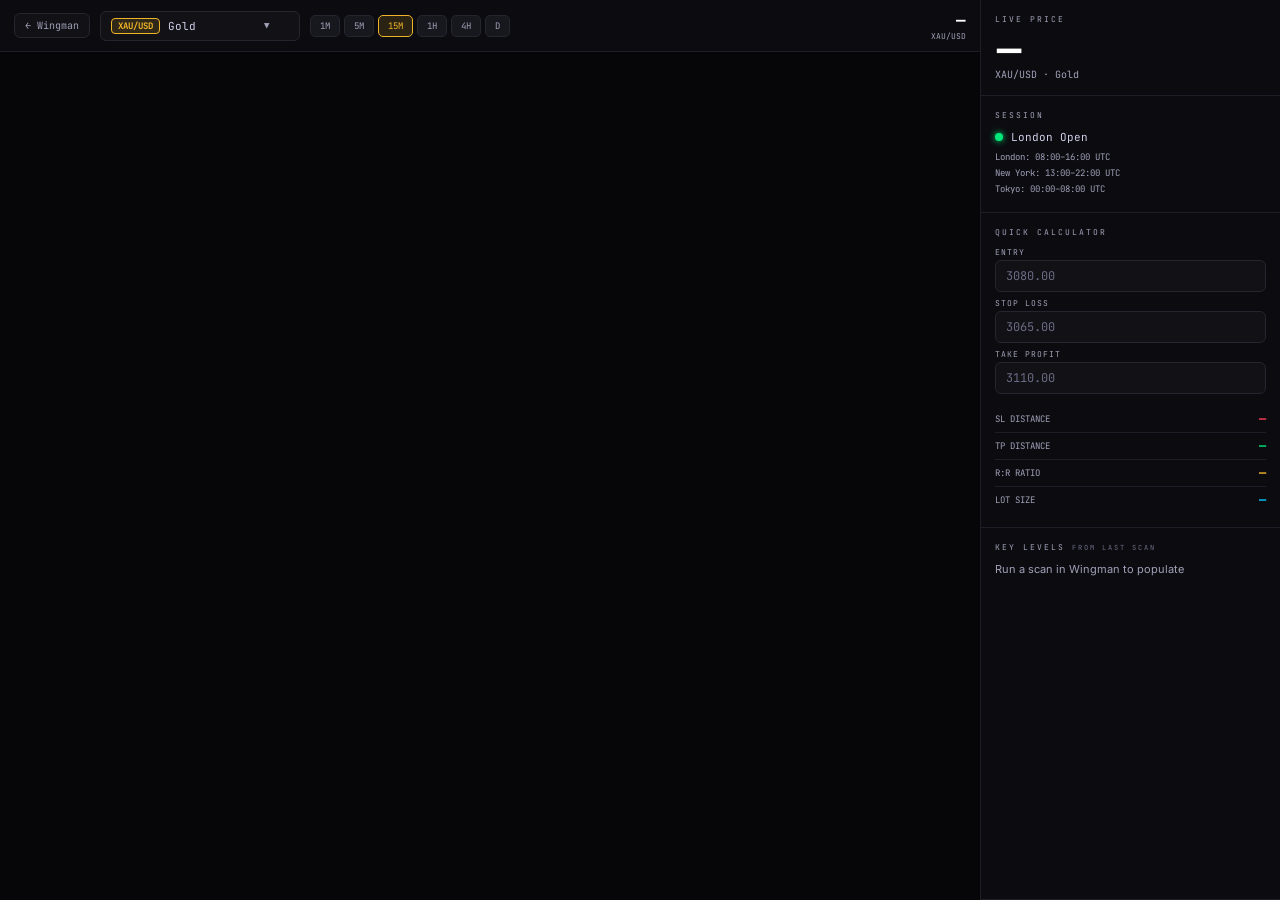
==== chart.html @ 726d7cf6 "Add files via upload" ====
<!DOCTYPE html>
<html lang="en">
<head>
<meta charset="UTF-8">
<meta name="viewport" content="width=device-width, initial-scale=1.0">
<meta name="apple-mobile-web-app-capable" content="yes">
<meta name="apple-mobile-web-app-status-bar-style" content="black-translucent">
<title>Wingman · Live Chart</title>
<link rel="preconnect" href="https://fonts.googleapis.com" crossorigin>
<link rel="preconnect" href="https://fonts.gstatic.com" crossorigin>
<link href="https://fonts.googleapis.com/css2?family=Syne:wght@400;700;800&family=JetBrains+Mono:wght@400;500;700&family=Inter:wght@400;500;600&display=swap" rel="stylesheet">
<style>
html,body { margin:0; padding:0; background:#060608; color:#FFFFFF; height:100%; overflow:hidden;
  font-family:'Inter','Instrument Sans',-apple-system,BlinkMacSystemFont,sans-serif;
  font-size:13px; -webkit-font-smoothing:antialiased; }
*,*::before,*::after { box-sizing:border-box; margin:0; padding:0; }
:root {
  --gold:#F0B429; --gold-dim:#F0B42922; --green:#00E87A; --green-dim:#00E87A18;
  --red:#FF3D5A; --blue:#00C8FF; --purple:#A855F7;
  --bg:#060608; --bg1:#0C0C10; --bg2:#111116; --bg3:#17171E;
  --border:#1E1E28; --border2:#252530; --border3:#2E2E3C;
  --text:#FFFFFF; --text2:#CFCFE8; --text3:#A0A0B8; --text4:#6B6B85;
  --font-display:'Syne',sans-serif;
  --font-mono:'JetBrains Mono',monospace;
}

/* ── LAYOUT ── */
#shell { display:grid; grid-template-columns:1fr 300px; height:100vh; overflow:hidden; }
#chart-area { display:flex; flex-direction:column; min-width:0; }
#side-panel { background:var(--bg1); border-left:1px solid var(--border); overflow-y:auto; display:flex; flex-direction:column; }

/* ── TOP BAR ── */
#topbar {
  display:flex; align-items:center; gap:10px; padding:10px 14px;
  background:var(--bg1); border-bottom:1px solid var(--border); flex-shrink:0; flex-wrap:wrap;
}
.back-btn {
  background:var(--bg2); border:1px solid var(--border2); border-radius:6px;
  padding:5px 10px; color:var(--text3); font-family:var(--font-mono); font-size:10px;
  cursor:pointer; text-decoration:none; transition:all 0.15s; flex-shrink:0;
}
.back-btn:hover { border-color:var(--gold); color:var(--gold); }

/* ── INSTRUMENT DROPDOWN ── */
.inst-wrap { position:relative; }
.inst-trigger {
  background:var(--bg2); border:1px solid var(--border2); border-radius:6px;
  padding:6px 30px 6px 10px; color:var(--text); font-family:var(--font-mono); font-size:11px;
  cursor:pointer; display:flex; align-items:center; gap:8px; transition:border-color 0.2s; min-width:200px;
}
.inst-trigger:hover { border-color:var(--gold); }
.inst-badge { background:var(--gold-dim); border:1px solid var(--gold); border-radius:4px; padding:1px 6px; font-size:9px; color:var(--gold); font-weight:700; }
.inst-panel {
  display:none; position:absolute; top:calc(100% + 4px); left:0; width:320px;
  background:#0E0E14; border:1px solid var(--border2); border-radius:10px;
  z-index:300; max-height:420px; overflow-y:auto; box-shadow:0 8px 32px rgba(0,0,0,0.7);
}
.inst-panel.open { display:block; }
.inst-search-wrap { position:sticky; top:0; background:#0E0E14; padding:8px; border-bottom:1px solid var(--border); }
.inst-search-wrap input {
  width:100%; background:#060608; border:1px solid var(--border2); border-radius:6px;
  padding:6px 10px; color:var(--text); font-family:var(--font-mono); font-size:11px; outline:none;
}
.inst-search-wrap input:focus { border-color:var(--gold); }
.inst-group { font-family:var(--font-mono); font-size:8px; color:var(--text4); letter-spacing:2px; padding:8px 12px 3px; }
.inst-row {
  display:flex; align-items:center; gap:10px; padding:7px 12px;
  cursor:pointer; border-bottom:1px solid var(--border); transition:background 0.1s;
}
.inst-row:hover { background:var(--bg2); }
.inst-row.active { background:var(--gold-dim); }
.inst-sym { font-family:var(--font-mono); font-size:11px; font-weight:700; color:var(--text); min-width:72px; }
.inst-name { font-size:11px; color:var(--text3); flex:1; }

/* ── TF BUTTONS ── */
.tf-row { display:flex; gap:4px; }
.tf-btn {
  font-family:var(--font-mono); font-size:9px; padding:4px 9px;
  border-radius:5px; cursor:pointer; border:1px solid var(--border2);
  background:var(--bg3); color:var(--text3); transition:all 0.15s;
}
.tf-btn:hover { border-color:var(--border3); color:var(--text2); }
.tf-btn.active { border-color:var(--gold); background:var(--gold-dim); color:var(--gold); }

/* ── CHART IFRAME ── */
#chart-frame { flex:1; border:none; display:block; background:#060608; }

/* ── SIDE PANEL SECTIONS ── */
.sp-section { padding:14px; border-bottom:1px solid var(--border); }
.sp-label { font-family:var(--font-mono); font-size:8px; color:var(--text3); letter-spacing:2px; text-transform:uppercase; margin-bottom:10px; }
.price-big { font-family:var(--font-display); font-size:30px; font-weight:800; color:var(--text); line-height:1; }
.price-sub { font-family:var(--font-mono); font-size:10px; color:var(--text3); margin-top:4px; }
.session-row { display:flex; align-items:center; gap:8px; margin-bottom:5px; }
.sess-dot { width:8px; height:8px; border-radius:50%; flex-shrink:0; }
.sess-open  { background:var(--green); box-shadow:0 0 6px var(--green); animation:pulse 2s infinite; }
.sess-closed{ background:var(--text3); }
@keyframes pulse { 0%,100%{opacity:1} 50%{opacity:0.4} }

/* ── QUICK CALC ── */
.calc-input {
  width:100%; background:var(--bg2); border:1px solid var(--border2); border-radius:6px;
  padding:7px 10px; color:var(--text); font-family:var(--font-mono); font-size:12px;
  outline:none; margin-bottom:6px; transition:border-color 0.2s;
}
.calc-input:focus { border-color:var(--gold); }
.calc-input::placeholder { color:var(--text4); }
.calc-label { font-family:var(--font-mono); font-size:8px; color:var(--text3); letter-spacing:1px; display:block; margin-bottom:3px; }
.calc-result-row { display:flex; justify-content:space-between; align-items:center; padding:5px 0; border-bottom:1px solid var(--border); }
.calc-result-label { font-family:var(--font-mono); font-size:9px; color:var(--text3); }
.calc-result-val   { font-family:var(--font-mono); font-size:12px; font-weight:700; }

/* ── KEY LEVELS ── */
.level-row { display:flex; justify-content:space-between; padding:4px 0; border-bottom:1px solid var(--border); font-family:var(--font-mono); font-size:11px; }

/* ── SCROLLBAR ── */
::-webkit-scrollbar { width:3px; } ::-webkit-scrollbar-track { background:var(--bg1); } ::-webkit-scrollbar-thumb { background:var(--border3); border-radius:2px; }

/* ── MOBILE ── */
@media(max-width:900px) {
  #shell { grid-template-columns:1fr; grid-template-rows:1fr auto; }
  #side-panel { display:none; }
  #chart-area { height:100vh; }
}
</style>
</head>
<body>

<div id="shell">
  <!-- CHART AREA -->
  <div id="chart-area">
    <div id="topbar">
      <a href="index.html" class="back-btn">← Wingman</a>

      <!-- Instrument selector -->
      <div class="inst-wrap">
        <div class="inst-trigger" onclick="toggleDrop()" id="inst-trigger">
          <span class="inst-badge" id="inst-badge">XAU/USD</span>
          <span id="inst-name" style="color:var(--text2);">Gold</span>
          <span style="margin-left:auto;color:var(--text3);font-size:9px;">▼</span>
        </div>
        <div class="inst-panel" id="inst-panel">
          <div class="inst-search-wrap">
            <input type="text" placeholder="Search instrument..." id="inst-search" oninput="filterInst(this.value)" onclick="event.stopPropagation()">
          </div>
          <div id="inst-list"></div>
        </div>
      </div>

      <!-- TF buttons -->
      <div class="tf-row">
        <button class="tf-btn" onclick="setTF(this,'1')">1M</button>
        <button class="tf-btn" onclick="setTF(this,'5')">5M</button>
        <button class="tf-btn active" onclick="setTF(this,'15')">15M</button>
        <button class="tf-btn" onclick="setTF(this,'60')">1H</button>
        <button class="tf-btn" onclick="setTF(this,'240')">4H</button>
        <button class="tf-btn" onclick="setTF(this,'D')">D</button>
      </div>

      <!-- Live price in topbar -->
      <div style="margin-left:auto;text-align:right;flex-shrink:0;">
        <div id="tb-price" style="font-family:var(--font-mono);font-size:16px;font-weight:700;color:var(--text);">—</div>
        <div id="tb-pair"  style="font-family:var(--font-mono);font-size:8px;color:var(--text3);">XAU/USD</div>
      </div>
    </div>

    <iframe id="chart-frame" src="" allowtransparency="true" frameborder="0"></iframe>
  </div>

  <!-- SIDE PANEL -->
  <div id="side-panel">
    <!-- Live Price -->
    <div class="sp-section">
      <div class="sp-label">Live Price</div>
      <div id="sp-price" class="price-big">—</div>
      <div id="sp-meta"  class="price-sub">XAU/USD · Gold</div>
    </div>

    <!-- Session -->
    <div class="sp-section">
      <div class="sp-label">Session</div>
      <div class="session-row">
        <div class="sess-dot" id="sess-dot"></div>
        <div id="sess-label" style="font-family:var(--font-mono);font-size:11px;color:var(--text2);">—</div>
      </div>
      <div style="font-family:var(--font-mono);font-size:9px;color:var(--text3);line-height:1.8;margin-top:4px;">
        London: 08:00–16:00 UTC<br>New York: 13:00–22:00 UTC<br>Tokyo: 00:00–08:00 UTC
      </div>
    </div>

    <!-- Quick Calculator -->
    <div class="sp-section">
      <div class="sp-label">Quick Calculator</div>
      <label class="calc-label">ENTRY</label>
      <input class="calc-input" id="c-entry" type="number" placeholder="3080.00" oninput="calcRR()" step="0.01">
      <label class="calc-label">STOP LOSS</label>
      <input class="calc-input" id="c-sl" type="number" placeholder="3065.00" oninput="calcRR()" step="0.01">
      <label class="calc-label">TAKE PROFIT</label>
      <input class="calc-input" id="c-tp" type="number" placeholder="3110.00" oninput="calcRR()" step="0.01">
      <div style="margin-top:6px;">
        <div class="calc-result-row"><span class="calc-result-label">SL DISTANCE</span><span class="calc-result-val" id="c-sl-d" style="color:var(--red);">—</span></div>
        <div class="calc-result-row"><span class="calc-result-label">TP DISTANCE</span><span class="calc-result-val" id="c-tp-d" style="color:var(--green);">—</span></div>
        <div class="calc-result-row"><span class="calc-result-label">R:R RATIO</span><span class="calc-result-val" id="c-rr"  style="color:var(--gold);">—</span></div>
        <div class="calc-result-row" style="border:none;"><span class="calc-result-label">LOT SIZE</span><span class="calc-result-val" id="c-lot" style="color:var(--blue);">—</span></div>
      </div>
    </div>

    <!-- Key Levels -->
    <div class="sp-section" style="flex:1;">
      <div class="sp-label">Key Levels <span style="font-size:7px;color:var(--text4);">from last scan</span></div>
      <div id="sp-levels">
        <div style="font-size:11px;color:var(--text3);">Run a scan in Wingman to populate</div>
      </div>
    </div>
  </div>
</div>

<script>
'use strict';

// ── INSTRUMENT LIBRARY (mirrored from main app) ──
const INSTRUMENTS = {
  'Metals':[
    {id:'XAUUSD',label:'XAU/USD',name:'Gold',tv:'OANDA:XAUUSD'},{id:'XAGUSD',label:'XAG/USD',name:'Silver',tv:'OANDA:XAGUSD'},
    {id:'XPTUSD',label:'XPT/USD',name:'Platinum',tv:'OANDA:XPTUSD'},{id:'XCUUSD',label:'XCU/USD',name:'Copper',tv:'OANDA:XCUUSD'},
  ],
  'Forex — Majors':[
    {id:'EURUSD',label:'EUR/USD',name:'Euro',tv:'OANDA:EURUSD'},{id:'GBPUSD',label:'GBP/USD',name:'Sterling',tv:'OANDA:GBPUSD'},
    {id:'USDJPY',label:'USD/JPY',name:'Yen',tv:'OANDA:USDJPY'},{id:'USDCHF',label:'USD/CHF',name:'Swissy',tv:'OANDA:USDCHF'},
    {id:'AUDUSD',label:'AUD/USD',name:'Aussie',tv:'OANDA:AUDUSD'},{id:'USDCAD',label:'USD/CAD',name:'Loonie',tv:'OANDA:USDCAD'},
    {id:'NZDUSD',label:'NZD/USD',name:'Kiwi',tv:'OANDA:NZDUSD'},
  ],
  'Forex — Minors':[
    {id:'EURGBP',label:'EUR/GBP',name:'Cable Cross',tv:'OANDA:EURGBP'},{id:'EURJPY',label:'EUR/JPY',name:'Euro-Yen',tv:'OANDA:EURJPY'},
    {id:'GBPJPY',label:'GBP/JPY',name:'Guppy',tv:'OANDA:GBPJPY'},{id:'AUDJPY',label:'AUD/JPY',name:'Aussie-Yen',tv:'OANDA:AUDJPY'},
    {id:'CADJPY',label:'CAD/JPY',name:'Loonie-Yen',tv:'OANDA:CADJPY'},{id:'EURCHF',label:'EUR/CHF',name:'Euro-Swissy',tv:'OANDA:EURCHF'},
    {id:'GBPCHF',label:'GBP/CHF',name:'Sterling-Swiss',tv:'OANDA:GBPCHF'},{id:'EURCAD',label:'EUR/CAD',name:'Euro-Loonie',tv:'OANDA:EURCAD'},
  ],
  'Crypto':[
    {id:'BTCUSD',label:'BTC/USD',name:'Bitcoin',tv:'BITSTAMP:BTCUSD'},{id:'ETHUSD',label:'ETH/USD',name:'Ethereum',tv:'BITSTAMP:ETHUSD'},
    {id:'SOLUSD',label:'SOL/USD',name:'Solana',tv:'COINBASE:SOLUSD'},{id:'XRPUSD',label:'XRP/USD',name:'Ripple',tv:'BITSTAMP:XRPUSD'},
  ],
  'Indices':[
    {id:'US30',label:'US30',name:'Dow Jones',tv:'FOREXCOM:DJI'},{id:'SPX500',label:'SPX500',name:'S&P 500',tv:'FOREXCOM:SPX500'},
    {id:'NAS100',label:'NAS100',name:'Nasdaq 100',tv:'FOREXCOM:NAS100'},{id:'UK100',label:'UK100',name:'FTSE 100',tv:'FOREXCOM:UK100'},
    {id:'GER40',label:'GER40',name:'DAX 40',tv:'FOREXCOM:GER40'},{id:'JPN225',label:'JPN225',name:'Nikkei',tv:'FOREXCOM:JPN225'},
  ],
  'Energy':[
    {id:'USOIL',label:'WTI',name:'Crude Oil WTI',tv:'NYMEX:CL1!'},{id:'UKOIL',label:'BRENT',name:'Brent Crude',tv:'NYMEX:BB1!'},
    {id:'NATGAS',label:'NATGAS',name:'Natural Gas',tv:'NYMEX:NG1!'},
  ],
  'Softs & Ags':[
    {id:'COFFEE',label:'COFFEE',name:'Coffee',tv:'ICEUS:KC1!'},{id:'COCOA',label:'COCOA',name:'Cocoa',tv:'ICEUS:CC1!'},
    {id:'SUGAR',label:'SUGAR',name:'Sugar #11',tv:'ICEUS:SB1!'},{id:'WHEAT',label:'WHEAT',name:'Wheat',tv:'CBOT:ZW1!'},
    {id:'CORN',label:'CORN',name:'Corn',tv:'CBOT:ZC1!'},
  ],
};

const TD_SYMBOLS = {};
const TV_SYMBOLS = {};
const META       = {};
Object.values(INSTRUMENTS).forEach(g => g.forEach(i => {
  TD_SYMBOLS[i.id] = i.td || (i.label.replace('/','/'));
  TV_SYMBOLS[i.id] = i.tv;
  META[i.id] = i;
}));

// ── STATE ──
let currentPair = localStorage.getItem('wm_chart_pair') || 'XAUUSD';
let currentTF   = '15';
let tdKey       = localStorage.getItem('wm_td')     || '';
let prevPrice   = null;
let priceTimer  = null;

// ── INIT ──
window.addEventListener('load', () => {
  buildInstList();
  selectPair(currentPair);
  startClock();
  if (tdKey) fetchPrice();
  loadKeyLevels();
  document.addEventListener('click', e => {
    if (!e.target.closest('.inst-wrap')) closeDropdown();
  });
  document.addEventListener('keydown', e => {
    if (e.key === 'Escape') closeDropdown();
  });
});

// ── INSTRUMENT LIST ──
function buildInstList(filter) {
  const q    = (filter || '').toLowerCase();
  const list = document.getElementById('inst-list');
  let html   = '';
  Object.entries(INSTRUMENTS).forEach(([group, items]) => {
    const filtered = items.filter(i => !q || i.label.toLowerCase().includes(q) || i.name.toLowerCase().includes(q) || i.id.toLowerCase().includes(q));
    if (!filtered.length) return;
    html += '<div class="inst-group">' + group + '</div>';
    filtered.forEach(i => {
      html += '<div class="inst-row ' + (i.id === currentPair ? 'active' : '') + '" onclick="selectPair(\'' + i.id + '\')">' +
        '<span class="inst-sym">' + i.label + '</span>' +
        '<span class="inst-name">' + i.name + '</span>' +
      '</div>';
    });
  });
  list.innerHTML = html || '<div style="padding:12px;color:var(--text3);font-size:11px;">No results</div>';
}

function filterInst(q) { buildInstList(q); }

function selectPair(id) {
  currentPair = id;
  localStorage.setItem('wm_chart_pair', id);
  const inst = META[id];
  // Update trigger
  document.getElementById('inst-badge').textContent  = inst ? inst.label : id;
  document.getElementById('inst-name').textContent   = inst ? inst.name  : '';
  document.getElementById('tb-pair').textContent     = inst ? inst.label : id;
  document.getElementById('sp-meta').textContent     = (inst ? inst.label + ' · ' + inst.name : id);
  // Load chart
  loadChart();
  // Reset price
  document.getElementById('sp-price').textContent = '—';
  document.getElementById('tb-price').textContent = '—';
  // Close dropdown + clear search
  closeDropdown();
  document.getElementById('inst-search').value = '';
  buildInstList();
  // Fetch price
  clearTimeout(priceTimer);
  if (tdKey) fetchPrice();
  // Recalc
  calcRR();
}

function toggleDrop() {
  const panel = document.getElementById('inst-panel');
  const isOpen = panel.classList.contains('open');
  panel.classList.toggle('open');
  if (!isOpen) setTimeout(() => document.getElementById('inst-search').focus(), 50);
}
function closeDropdown() {
  document.getElementById('inst-panel')?.classList.remove('open');
}

// ── CHART ──
function loadChart() {
  const sym = encodeURIComponent(TV_SYMBOLS[currentPair] || 'OANDA:XAUUSD');
  document.getElementById('chart-frame').src =
    'https://s.tradingview.com/widgetembed/?frameElementId=chart-frame' +
    '&symbol=' + sym + '&interval=' + currentTF +
    '&hidesidetoolbar=0&hidetoptoolbar=1&symboledit=1&saveimage=0' +
    '&toolbarbg=060608&studies=%5B%5D&theme=dark&style=1' +
    '&timezone=Etc%2FUTC&withdateranges=1&showpopupbutton=0&locale=en';
}

function setTF(btn, tf) {
  currentTF = tf;
  document.querySelectorAll('.tf-btn').forEach(b => b.classList.remove('active'));
  btn.classList.add('active');
  loadChart();
}

// ── LIVE PRICE ──
async function fetchPrice() {
  if (!tdKey) return;
  const td_sym = TD_SYMBOLS[currentPair] || currentPair;
  try {
    const res  = await fetch('https://api.twelvedata.com/price?symbol=' + encodeURIComponent(td_sym) + '&apikey=' + tdKey);
    const data = await res.json();
    const p    = parseFloat(data.price);
    if (isNaN(p)) throw new Error('bad price');
    const dp   = ['BTCUSD','ETHUSD','US30','SPX500','NAS100','XAUUSD','XAGUSD'].includes(currentPair) ? 2 : 5;
    const formatted = p.toFixed(dp);
    const up   = prevPrice !== null && p > prevPrice;
    const dn   = prevPrice !== null && p < prevPrice;
    const col  = up ? 'var(--green)' : dn ? 'var(--red)' : 'var(--text)';
    document.getElementById('sp-price').textContent = formatted;
    document.getElementById('sp-price').style.color = col;
    document.getElementById('tb-price').textContent = formatted;
    document.getElementById('tb-price').style.color = col;
    prevPrice = p;
  } catch(e) { console.warn('price:', e.message); }
  priceTimer = setTimeout(fetchPrice, 5000);
}

// ── CLOCK & SESSION ──
function startClock() {
  function tick() {
    const now  = new Date();
    const utcH = now.getUTCHours();
    let session = 'Market Closed', isOpen = false;
    if (utcH >= 22 || utcH < 8)  { session = 'Sydney Open';   isOpen = true; }
    if (utcH >= 7  && utcH < 16) { session = 'London Open';   isOpen = true; }
    if (utcH >= 13 && utcH < 22) { session = 'New York Open'; isOpen = true; }
    if (utcH >= 8  && utcH < 10) session = '🔥 London + Tokyo';
    if (utcH >= 13 && utcH < 17) session = '🔥 London + NY Overlap';
    const dot = document.getElementById('sess-dot');
    const lbl = document.getElementById('sess-label');
    if (dot) { dot.className = 'sess-dot ' + (isOpen ? 'sess-open' : 'sess-closed'); }
    if (lbl) lbl.textContent = session;
  }
  tick();
  setInterval(tick, 10000);
}

// ── QUICK CALC ──
function calcRR() {
  const entry = parseFloat(document.getElementById('c-entry').value);
  const sl    = parseFloat(document.getElementById('c-sl').value);
  const tp    = parseFloat(document.getElementById('c-tp').value);
  const set   = (id, val) => { document.getElementById(id).textContent = val; };
  if (!entry || !sl) { set('c-sl-d','—'); set('c-tp-d','—'); set('c-rr','—'); set('c-lot','—'); return; }
  const slD = Math.abs(entry - sl);
  const tpD = tp ? Math.abs(tp - entry) : null;
  set('c-sl-d', slD.toFixed(2) + ' pts');
  set('c-tp-d', tpD ? tpD.toFixed(2) + ' pts' : '—');
  set('c-rr',   tpD ? '1:' + (tpD/slD).toFixed(2) : '—');
  // Lot size from stored balance
  const bal  = parseFloat(localStorage.getItem('wm_balance') || '0');
  const risk = parseFloat(localStorage.getItem('wm_risk')    || '1');
  if (bal && slD) {
    const lot = Math.max(0.01, Math.floor((bal*risk/100/slD)*100)/100);
    set('c-lot', lot.toFixed(2));
  } else {
    set('c-lot', '—');
  }
}

// ── KEY LEVELS from last scan (stored in localStorage by main app) ──
function loadKeyLevels() {
  const raw = localStorage.getItem('wm_last_levels_' + currentPair);
  const el  = document.getElementById('sp-levels');
  if (!el) return;
  if (!raw) { el.innerHTML = '<div style="font-size:11px;color:var(--text3);">Run a scan in Wingman to populate</div>'; return; }
  try {
    const levels = JSON.parse(raw);
    const sup = (levels.support    || []).slice(0,4);
    const res = (levels.resistance || []).slice(0,4);
    el.innerHTML =
      '<div style="font-family:var(--font-mono);font-size:8px;color:var(--green);letter-spacing:1px;margin-bottom:4px;">SUPPORT</div>' +
      sup.map(l => '<div class="level-row"><span style="color:var(--text2);">'+l+'</span></div>').join('') +
      '<div style="font-family:var(--font-mono);font-size:8px;color:var(--red);letter-spacing:1px;margin:8px 0 4px;">RESISTANCE</div>' +
      res.map(l => '<div class="level-row"><span style="color:var(--text2);">'+l+'</span></div>').join('');
  } catch(e) { el.innerHTML = '<div style="font-size:11px;color:var(--text3);">No level data</div>'; }
}
</script>
</body>
</html>
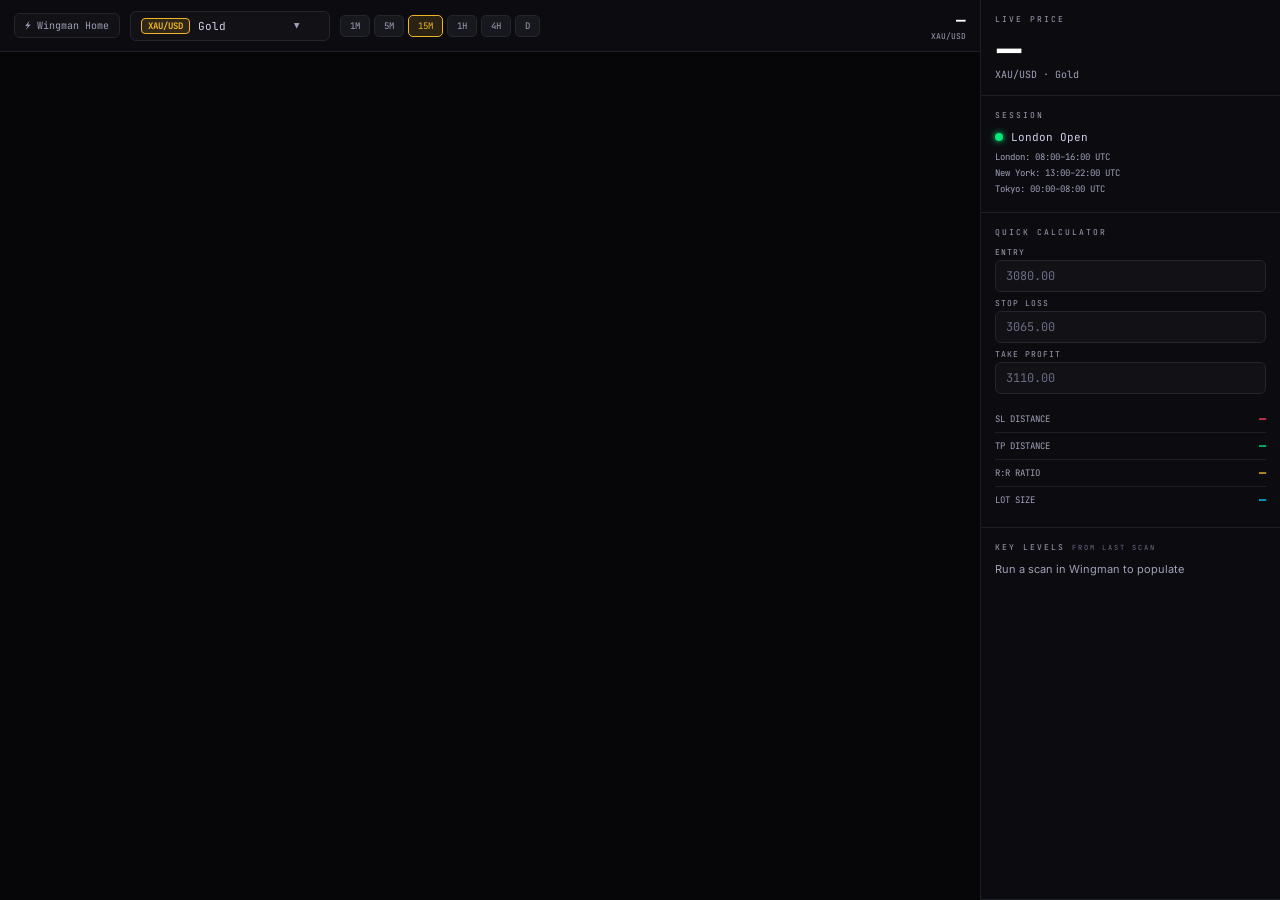
==== commit 05856b06: "Add files via upload" ====
--- a/chart.html
+++ b/chart.html
@@ -5,7 +5,7 @@
 <meta name="viewport" content="width=device-width, initial-scale=1.0">
 <meta name="apple-mobile-web-app-capable" content="yes">
 <meta name="apple-mobile-web-app-status-bar-style" content="black-translucent">
-<title>Wingman · Live Chart</title>
+<title>Wingman · Sim Trader</title>
 <link rel="preconnect" href="https://fonts.googleapis.com" crossorigin>
 <link rel="preconnect" href="https://fonts.gstatic.com" crossorigin>
 <link href="https://fonts.googleapis.com/css2?family=Syne:wght@400;700;800&family=JetBrains+Mono:wght@400;500;700&family=Inter:wght@400;500;600&display=swap" rel="stylesheet">
@@ -129,7 +129,7 @@
   <!-- CHART AREA -->
   <div id="chart-area">
     <div id="topbar">
-      <a href="index.html" class="back-btn">← Wingman</a>
+      <a href="index.html" class="back-btn">⚡ Wingman Home</a>
 
       <!-- Instrument selector -->
       <div class="inst-wrap">
